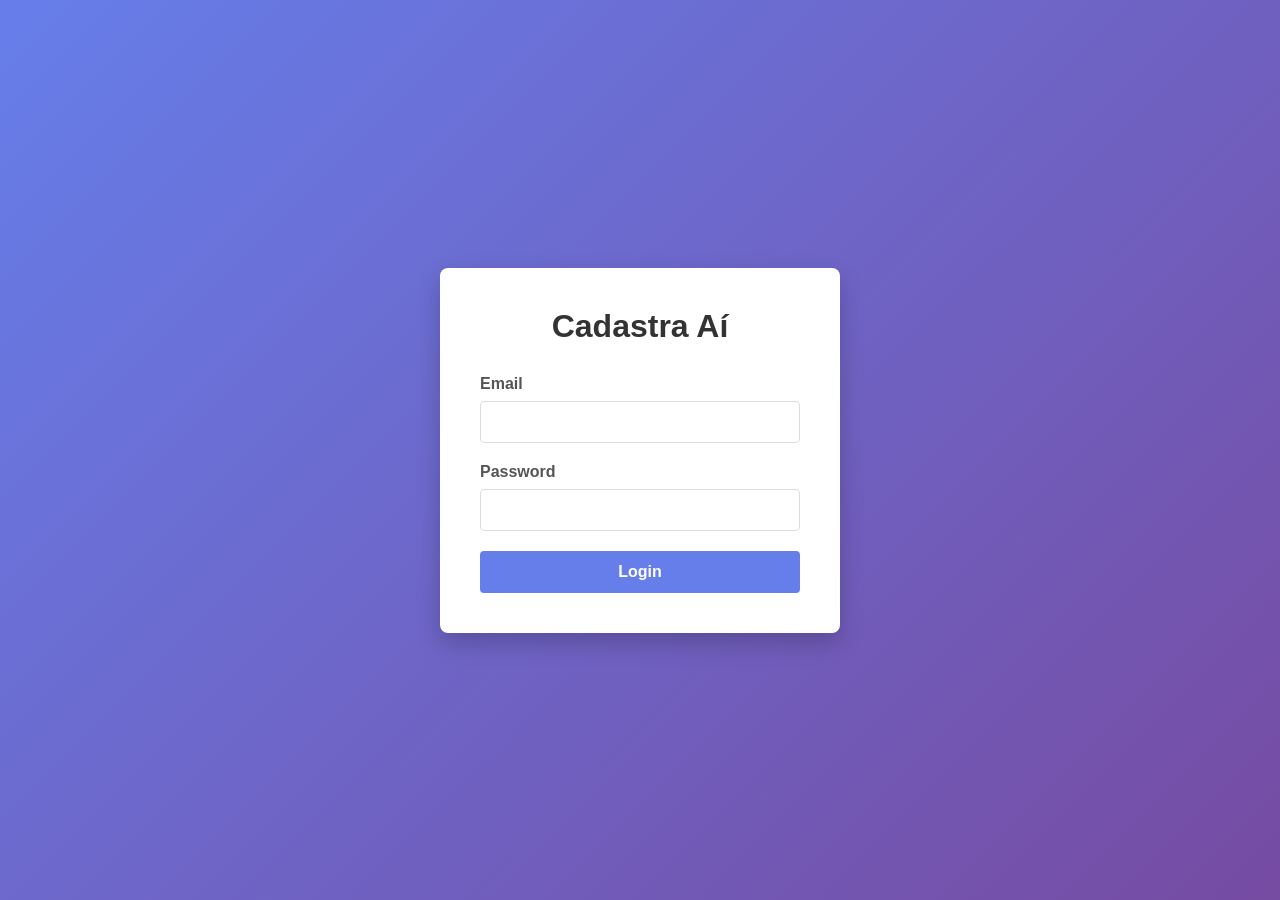
==== index.html @ f01d71ad "initial concept (login)" ====
<!DOCTYPE html>
<html lang="en">
<head>
    <meta charset="UTF-8">
    <meta name="viewport" content="width=device-width, initial-scale=1.0">
    <title>Login - Cadastra Aí</title>
    <style>
        * {
            margin: 0;
            padding: 0;
            box-sizing: border-box;
        }
        
        body {
            font-family: Arial, sans-serif;
            background: linear-gradient(135deg, #667eea 0%, #764ba2 100%);
            min-height: 100vh;
            display: flex;
            justify-content: center;
            align-items: center;
        }
        
        .login-container {
            background: white;
            padding: 40px;
            border-radius: 8px;
            box-shadow: 0 10px 25px rgba(0, 0, 0, 0.2);
            width: 100%;
            max-width: 400px;
        }
        
        h1 {
            text-align: center;
            color: #333;
            margin-bottom: 30px;
        }
        
        .form-group {
            margin-bottom: 20px;
        }
        
        label {
            display: block;
            margin-bottom: 8px;
            color: #555;
            font-weight: bold;
        }
        
        input {
            width: 100%;
            padding: 12px;
            border: 1px solid #ddd;
            border-radius: 4px;
            font-size: 14px;
        }
        
        input:focus {
            outline: none;
            border-color: #667eea;
            box-shadow: 0 0 5px rgba(102, 126, 234, 0.3);
        }
        
        button {
            width: 100%;
            padding: 12px;
            background: #667eea;
            color: white;
            border: none;
            border-radius: 4px;
            font-size: 16px;
            font-weight: bold;
            cursor: pointer;
            transition: background 0.3s;
        }
        
        button:hover {
            background: #764ba2;
        }
    </style>
</head>
<body>
    <div class="login-container">
        <h1>Cadastra Aí</h1>
        <form id="loginForm">
            <div class="form-group">
                <label for="email">Email</label>
                <input type="email" id="email" name="email" required>
            </div>
            <div class="form-group">
                <label for="password">Password</label>
                <input type="password" id="password" name="password" required>
            </div>
            <button type="submit">Login</button>
        </form>
    </div>
    
    <script>
        document.getElementById('loginForm').addEventListener('submit', function(e) {
            e.preventDefault();
            // CONECTAR AO BACKEND AQUI!!!
            console.log('Login submitted');
        });
    </script>
</body>
</html>
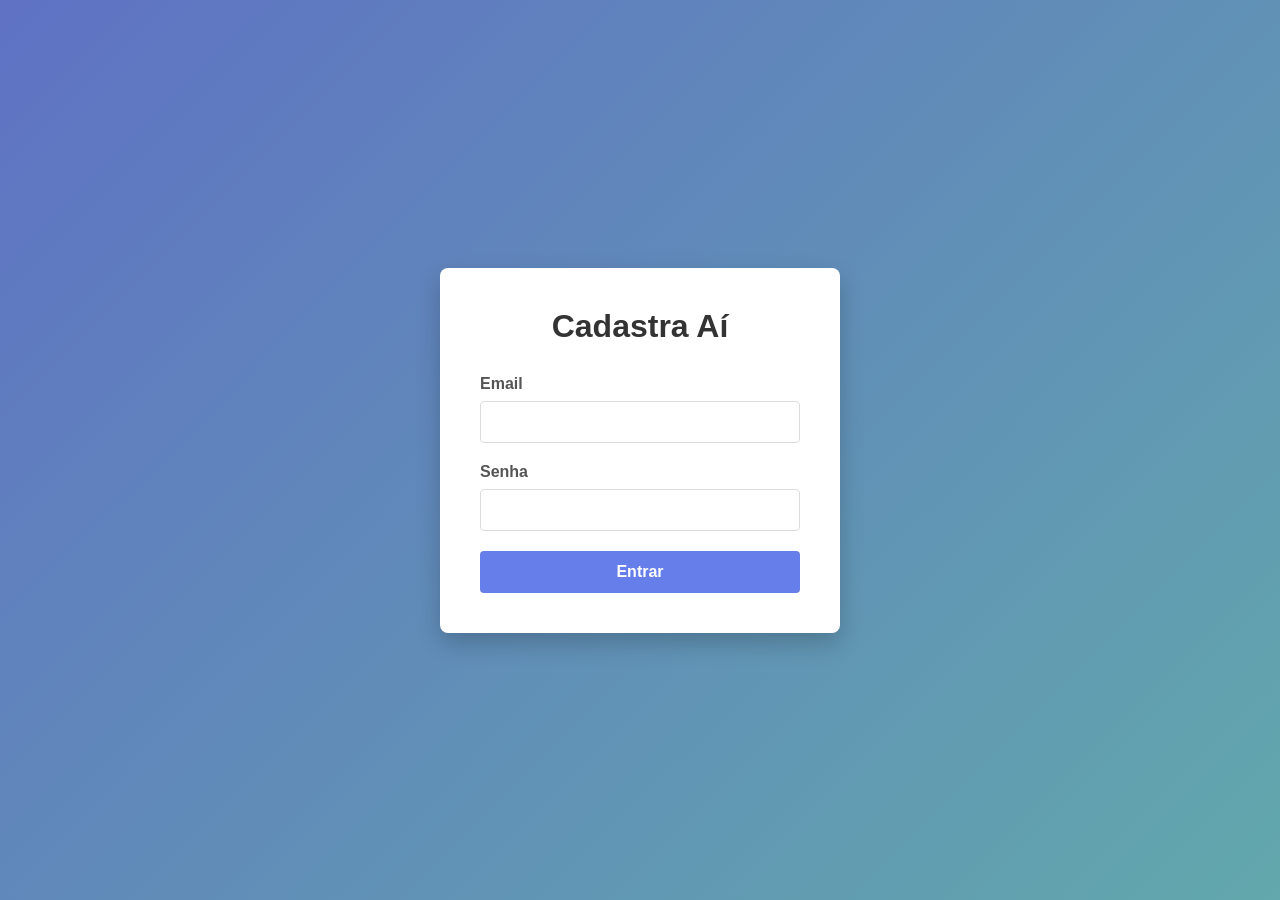
==== commit 69cae5ce: "initial login page" ====
--- a/index.html
+++ b/index.html
@@ -1,82 +1,10 @@
 <!DOCTYPE html>
-<html lang="en">
+<html lang="pt-br">
 <head>
     <meta charset="UTF-8">
     <meta name="viewport" content="width=device-width, initial-scale=1.0">
     <title>Login - Cadastra Aí</title>
-    <style>
-        * {
-            margin: 0;
-            padding: 0;
-            box-sizing: border-box;
-        }
-        
-        body {
-            font-family: Arial, sans-serif;
-            background: linear-gradient(135deg, #667eea 0%, #764ba2 100%);
-            min-height: 100vh;
-            display: flex;
-            justify-content: center;
-            align-items: center;
-        }
-        
-        .login-container {
-            background: white;
-            padding: 40px;
-            border-radius: 8px;
-            box-shadow: 0 10px 25px rgba(0, 0, 0, 0.2);
-            width: 100%;
-            max-width: 400px;
-        }
-        
-        h1 {
-            text-align: center;
-            color: #333;
-            margin-bottom: 30px;
-        }
-        
-        .form-group {
-            margin-bottom: 20px;
-        }
-        
-        label {
-            display: block;
-            margin-bottom: 8px;
-            color: #555;
-            font-weight: bold;
-        }
-        
-        input {
-            width: 100%;
-            padding: 12px;
-            border: 1px solid #ddd;
-            border-radius: 4px;
-            font-size: 14px;
-        }
-        
-        input:focus {
-            outline: none;
-            border-color: #667eea;
-            box-shadow: 0 0 5px rgba(102, 126, 234, 0.3);
-        }
-        
-        button {
-            width: 100%;
-            padding: 12px;
-            background: #667eea;
-            color: white;
-            border: none;
-            border-radius: 4px;
-            font-size: 16px;
-            font-weight: bold;
-            cursor: pointer;
-            transition: background 0.3s;
-        }
-        
-        button:hover {
-            background: #764ba2;
-        }
-    </style>
+    <link rel="stylesheet" href="style.css">
 </head>
 <body>
     <div class="login-container">
@@ -87,19 +15,13 @@
                 <input type="email" id="email" name="email" required>
             </div>
             <div class="form-group">
-                <label for="password">Password</label>
+                <label for="password">Senha</label>
                 <input type="password" id="password" name="password" required>
             </div>
-            <button type="submit">Login</button>
+            <button type="submit">Entrar</button>
         </form>
     </div>
     
-    <script>
-        document.getElementById('loginForm').addEventListener('submit', function(e) {
-            e.preventDefault();
-            // CONECTAR AO BACKEND AQUI!!!
-            console.log('Login submitted');
-        });
-    </script>
+    <script src="script.js"></script>
 </body>
 </html>
--- a/style.css
+++ b/style.css
@@ -0,0 +1,71 @@
+* {
+    margin: 0;
+    padding: 0;
+    box-sizing: border-box;
+}
+
+body {
+    font-family: Arial, sans-serif;
+    background: linear-gradient(135deg, #5f72c4 0%, #62A8AC 100%);
+    min-height: 100vh;
+    display: flex;
+    justify-content: center;
+    align-items: center;
+}
+
+.login-container {
+    background: white;
+    padding: 40px;
+    border-radius: 8px;
+    box-shadow: 0 10px 25px rgba(0, 0, 0, 0.2);
+    width: 100%;
+    max-width: 400px;
+}
+
+h1 {
+    text-align: center;
+    color: #333;
+    margin-bottom: 30px;
+}
+
+.form-group {
+    margin-bottom: 20px;
+}
+
+label {
+    display: block;
+    margin-bottom: 8px;
+    color: #555;
+    font-weight: bold;
+}
+
+input {
+    width: 100%;
+    padding: 12px;
+    border: 1px solid #ddd;
+    border-radius: 4px;
+    font-size: 14px;
+}
+
+input:focus {
+    outline: none;
+    border-color: #667eea;
+    box-shadow: 0 0 5px rgba(102, 126, 234, 0.3);
+}
+
+button {
+    width: 100%;
+    padding: 12px;
+    background: #667eea;
+    color: white;
+    border: none;
+    border-radius: 4px;
+    font-size: 16px;
+    font-weight: bold;
+    cursor: pointer;
+    transition: background 0.3s;
+}
+
+button:hover {
+    background: #764ba2;
+}
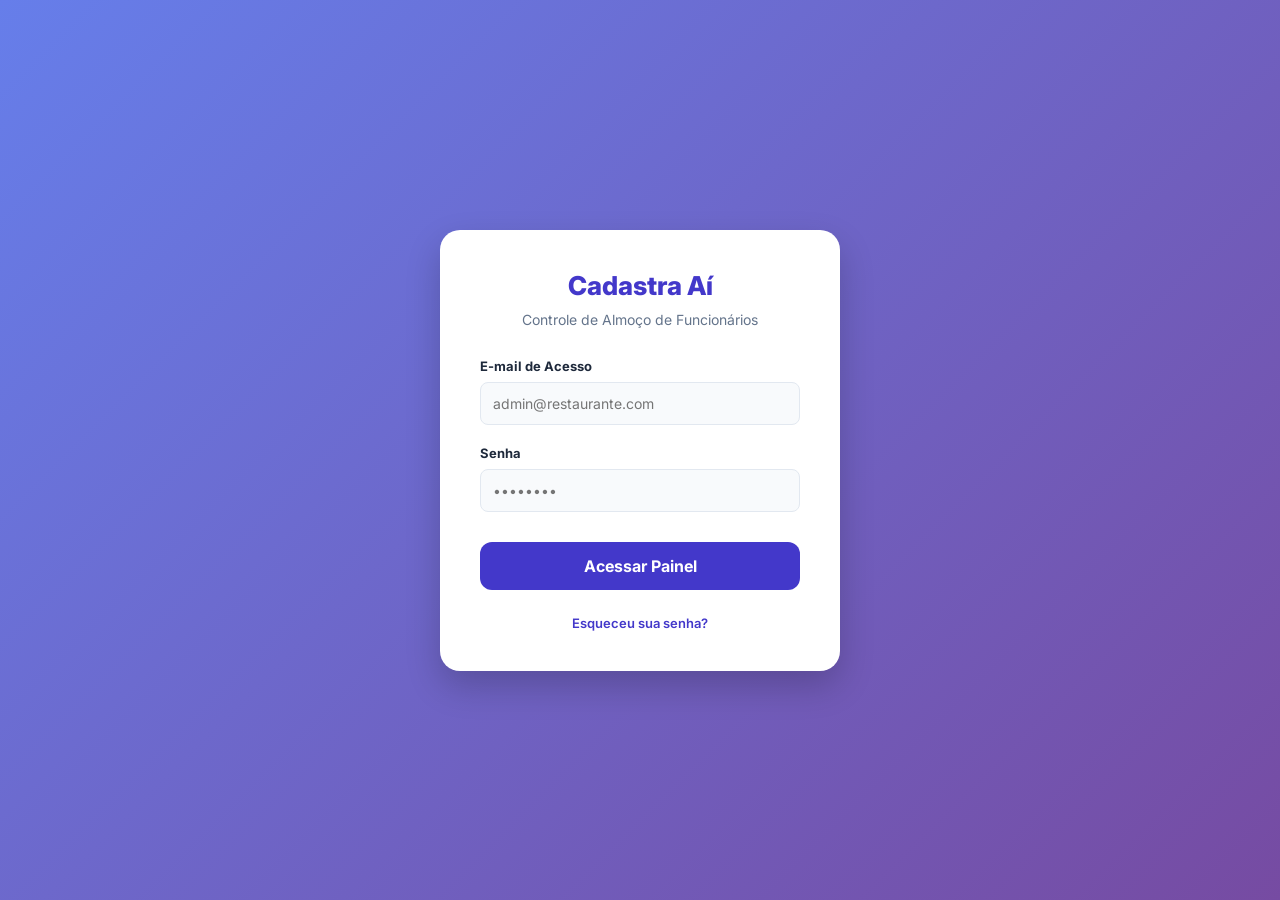
==== commit 1b060518: "update index file" ====
--- a/index.html
+++ b/index.html
@@ -4,24 +4,157 @@
     <meta charset="UTF-8">
     <meta name="viewport" content="width=device-width, initial-scale=1.0">
     <title>Login - Cadastra Aí</title>
-    <link rel="stylesheet" href="style.css">
+    <link rel="stylesheet" href="dashboard.css">
+    <style>
+        
+        body {
+            display: flex;
+            align-items: center;
+            justify-content: center;
+        }
+
+        .login-card {
+            background: white;
+            padding: 40px;
+            border-radius: 20px;
+            box-shadow: 0 15px 35px rgba(0, 0, 0, 0.2);
+            width: 100%;
+            max-width: 400px;
+            text-align: center;
+        }
+
+        .login-card h2 {
+            color: #4338ca;
+            font-weight: 800;
+            margin-bottom: 10px;
+            font-size: 26px;
+        }
+
+        .login-card p {
+            color: #64748b;
+            font-size: 14px;
+            margin-bottom: 30px;
+        }
+
+        .form-group {
+            text-align: left;
+            margin-bottom: 20px;
+        }
+
+        .form-group label {
+            display: block;
+            font-size: 13px;
+            font-weight: 700;
+            color: #1e293b;
+            margin-bottom: 8px;
+        }
+
+        .btn-login {
+            width: 100%;
+            padding: 14px;
+            background: #4338ca;
+            color: white;
+            border: none;
+            border-radius: 12px;
+            font-size: 16px;
+            font-weight: 700;
+            cursor: pointer;
+            transition: all 0.3s ease;
+            margin-top: 10px;
+        }
+
+        .btn-login:hover {
+            background: #3730a3;
+            transform: translateY(-2px);
+            box-shadow: 0 8px 20px rgba(67, 56, 202, 0.3);
+        }
+
+        #errorMessage {
+            background: #fee2e2;
+            color: #ef4444;
+            padding: 12px;
+            border-radius: 10px;
+            border: 1px solid #fecaca;
+            font-size: 13px;
+            margin-top: 20px;
+            display: none; 
+            font-weight: 600;
+        }
+
+        .login-footer {
+            margin-top: 25px;
+            font-size: 13px;
+        }
+
+        .login-footer a {
+            color: #4338ca;
+            text-decoration: none;
+            font-weight: 600;
+        }
+    </style>
 </head>
 <body>
-    <div class="login-container">
-        <h1>Cadastra Aí</h1>
+
+    <div class="login-card">
+        <h2>Cadastra Aí</h2>
+        <p>Controle de Almoço de Funcionários</p>
+
         <form id="loginForm">
             <div class="form-group">
-                <label for="email">Email</label>
-                <input type="email" id="email" name="email" required>
+                <label for="email">E-mail de Acesso</label>
+                <input type="email" id="email" placeholder="admin@restaurante.com" required 
+                       style="width: 100%; padding: 12px; border-radius: 8px; border: 1px solid #e2e8f0;">
             </div>
+
             <div class="form-group">
                 <label for="password">Senha</label>
-                <input type="password" id="password" name="password" required>
+                <input type="password" id="password" placeholder="••••••••" required
+                       style="width: 100%; padding: 12px; border-radius: 8px; border: 1px solid #e2e8f0;">
             </div>
-            <button type="submit">Entrar</button>
+
+            <button type="submit" class="btn-login">Acessar Painel</button>
+            
+            <div id="errorMessage">
+                ❌ E-mail ou senha incorretos!
+            </div>
         </form>
+
+        <div class="login-footer">
+            <a href="#">Esqueceu sua senha?</a>
+        </div>
     </div>
-    
-    <script src="script.js"></script>
+
+    <script>
+        document.getElementById('loginForm').addEventListener('submit', function(event) {
+            event.preventDefault(); 
+
+            // credenciais Fictícias por enquanto (substituir por autenticação real no futuro)
+
+            const emailCorreto = "admin@restaurante.com";
+            const senhaCorreta = "123456";
+
+            const emailDigitado = document.getElementById('email').value;
+            const senhaDigitada = document.getElementById('password').value;
+            const msgErro = document.getElementById('errorMessage');
+
+            
+            if (emailDigitado === emailCorreto && senhaDigitada === senhaCorreta) {
+                
+                window.location.href = "dashboard.html";
+            } else {
+                
+                msgErro.style.display = "block";
+                
+             
+                document.getElementById('password').value = "";
+                
+                
+                setTimeout(() => {
+                    msgErro.style.display = "none";
+                }, 3000);
+            }
+        });
+    </script>
+
 </body>
 </html>
--- a/dashboard.css
+++ b/dashboard.css
@@ -0,0 +1,181 @@
+
+@import url('https://fonts.googleapis.com/css2?family=Inter:wght@400;600;700;800&display=swap');
+
+
+:root {
+    --primary: #4338ca;
+    --primary-light: #e0e7ff;
+    --success: #10b981;
+    --bg-gradient: linear-gradient(135deg, #667eea 0%, #764ba2 100%);
+    --white: #ffffff;
+    --text-dark: #1e293b;
+    --text-muted: #64748b;
+    --shadow: 0 4px 12px rgba(0, 0, 0, 0.1);
+}
+
+
+* {
+    margin: 0;
+    padding: 0;
+    box-sizing: border-box;
+    font-family: 'Inter', sans-serif;
+}
+
+body {
+    background: var(--bg-gradient);
+    min-height: 100vh;
+    padding: 20px;
+    color: var(--text-dark);
+}
+
+.dashboard-container {
+    max-width: 1100px;
+    margin: 0 auto;
+}
+
+
+.dashboard-header {
+    display: flex;
+    justify-content: space-between; 
+    align-items: center;
+    background: var(--white);
+    padding: 15px 25px;
+    border-radius: 15px;
+    box-shadow: var(--shadow);
+    margin-bottom: 30px;
+}
+
+.dashboard-header h1 {
+    font-size: 22px;
+    color: var(--primary);
+    font-weight: 800;
+    letter-spacing: 0.5px;
+}
+
+
+.logout-btn {
+    padding: 8px 18px;
+    background: var(--primary-light);
+    color: var(--primary);
+    text-decoration: none !important;
+    border-radius: 10px;
+    font-size: 14px;
+    font-weight: 700;
+    transition: all 0.3s ease;
+    display: inline-block;
+    border: none;
+    cursor: pointer;
+}
+
+.logout-btn:hover {
+    background: var(--primary);
+    color: var(--white);
+    transform: translateY(-1px);
+}
+
+
+.stats-grid {
+    display: grid;
+    grid-template-columns: repeat(3, 1fr);
+    gap: 20px;
+    margin-bottom: 50px; 
+}
+
+.actions-grid {
+    display: grid;
+    grid-template-columns: repeat(4, 1fr);
+    gap: 20px;
+}
+
+
+.stat-card, .action-card {
+    background: var(--white) !important;
+    padding: 20px;
+    border-radius: 15px;
+    box-shadow: var(--shadow);
+    text-align: center;
+    text-decoration: none !important; 
+    color: var(--text-dark) !important;
+    display: flex;
+    flex-direction: column;
+    align-items: center;
+    justify-content: center;
+    transition: transform 0.2s ease;
+}
+
+.action-card:hover {
+    transform: translateY(-4px);
+}
+
+
+.stat-card h3, .action-card h3 {
+    font-size: 16px;
+    font-weight: 700;
+    margin-bottom: 10px;
+    letter-spacing: 0.3px;
+    line-height: 1.3;
+}
+
+.stat-number {
+    font-size: 32px;
+    font-weight: 800;
+    color: var(--text-dark);
+}
+
+.action-card p {
+    font-size: 13px;
+    color: var(--text-muted);
+    line-height: 1.5; 
+}
+
+.icon {
+    font-size: 30px;
+    margin-bottom: 10px;
+    display: block;
+}
+
+
+.filter-container {
+    background: var(--white);
+    padding: 15px 25px;
+    border-radius: 15px;
+    margin-bottom: 25px;
+    display: flex;
+    justify-content: space-between;
+    align-items: center;
+    box-shadow: var(--shadow);
+}
+
+.custom-select, input {
+    padding: 10px;
+    border-radius: 8px;
+    border: 1px solid #e2e8f0;
+    background: #f8fafc;
+    outline: none;
+    font-size: 14px;
+}
+
+.btn-filter {
+    background: var(--success);
+    color: white;
+    border: none;
+    padding: 10px 20px;
+    border-radius: 8px;
+    font-weight: 700;
+    cursor: pointer;
+    transition: opacity 0.2s;
+}
+
+.btn-filter:hover {
+    opacity: 0.9;
+}
+
+
+@media (max-width: 900px) {
+    .actions-grid { grid-template-columns: repeat(2, 1fr); }
+}
+
+@media (max-width: 600px) {
+    .stats-grid, .actions-grid { grid-template-columns: 1fr; }
+    .dashboard-header { flex-direction: column; text-align: center; gap: 15px; }
+}
